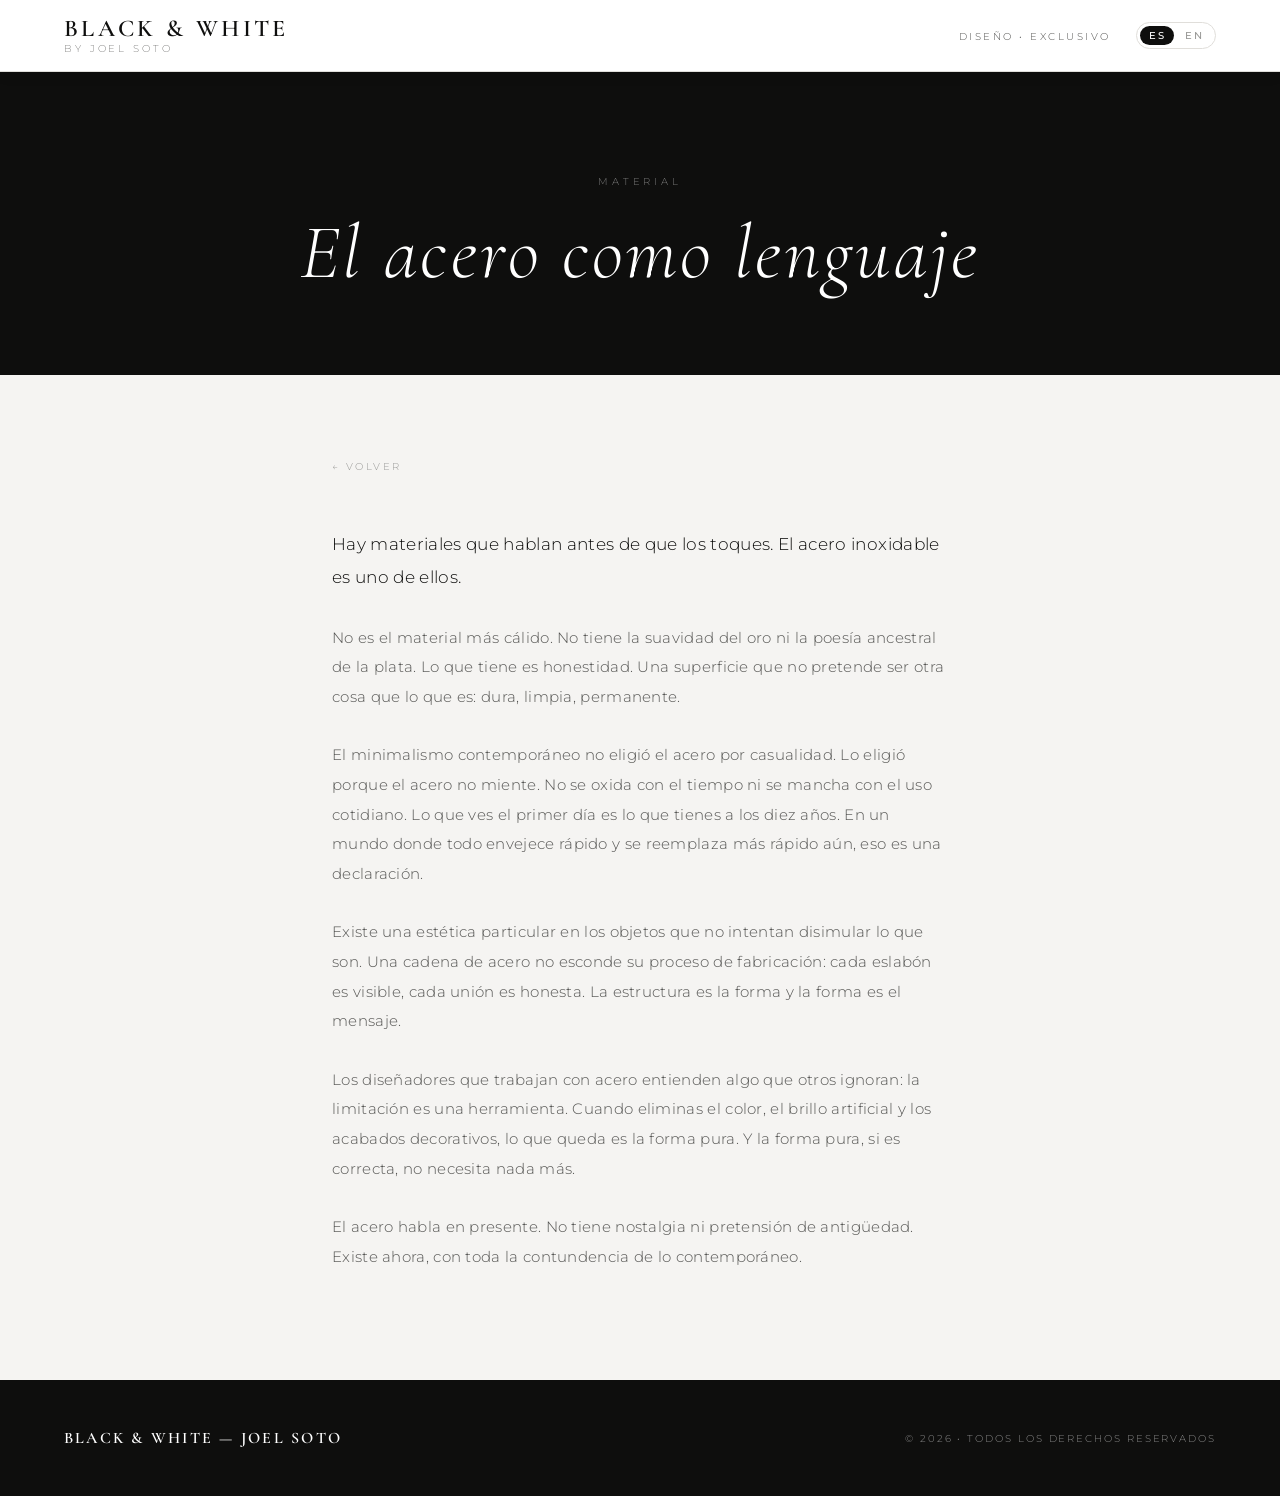
==== articles/el-acero-como-lenguaje.html @ 6df69efc "Add ES/EN language toggle Adds a header pill toggle to switch the whole site (home, articles, and th" ====
<!DOCTYPE html>
<html lang="es">
<head>
<meta charset="UTF-8">
<meta name="viewport" content="width=device-width, initial-scale=1.0">
<title>El acero como lenguaje — Black &amp; White by Joel Soto</title>
<link rel="preconnect" href="https://fonts.googleapis.com">
<link rel="preconnect" href="https://fonts.gstatic.com" crossorigin>
<link href="https://fonts.googleapis.com/css2?family=Cormorant+Garamond:ital,wght@0,300;0,400;0,600;1,300&family=Montserrat:wght@200;300;400;500&display=swap" rel="stylesheet">
<link rel="stylesheet" href="../css/styles.css">
</head>
<body class="page-article">

<header id="site-header">
  <a href="../index.html" class="brand-link">
    <div class="brand">
      <div class="brand-name">Black &amp; White</div>
      <span class="brand-sub">by Joel Soto</span>
    </div>
  </a>
  <div class="header-right">
    <div class="header-tag" data-i18n="header.tag">Diseño &bull; Exclusivo</div>
    <div class="lang-toggle" id="langToggle" role="group" aria-label="Idioma / Language">
      <button type="button" class="lang-opt" data-lang="es">ES</button>
      <button type="button" class="lang-opt" data-lang="en">EN</button>
    </div>
  </div>
</header>

<div class="article-hero">
  <span class="article-hero-cat" data-i18n="cat">Material</span>
  <h1 class="article-hero-title" data-i18n="title">El acero como lenguaje</h1>
</div>

<article class="article-body">
  <a href="../index.html" class="article-back" data-i18n="back">← Volver</a>

  <p data-i18n="p1">Hay materiales que hablan antes de que los toques. El acero inoxidable es uno de ellos.</p>

  <p data-i18n="p2">No es el material más cálido. No tiene la suavidad del oro ni la poesía ancestral de la plata. Lo que tiene es honestidad. Una superficie que no pretende ser otra cosa que lo que es: dura, limpia, permanente.</p>

  <p data-i18n="p3">El minimalismo contemporáneo no eligió el acero por casualidad. Lo eligió porque el acero no miente. No se oxida con el tiempo ni se mancha con el uso cotidiano. Lo que ves el primer día es lo que tienes a los diez años. En un mundo donde todo envejece rápido y se reemplaza más rápido aún, eso es una declaración.</p>

  <p data-i18n="p4">Existe una estética particular en los objetos que no intentan disimular lo que son. Una cadena de acero no esconde su proceso de fabricación: cada eslabón es visible, cada unión es honesta. La estructura es la forma y la forma es el mensaje.</p>

  <p data-i18n="p5">Los diseñadores que trabajan con acero entienden algo que otros ignoran: la limitación es una herramienta. Cuando eliminas el color, el brillo artificial y los acabados decorativos, lo que queda es la forma pura. Y la forma pura, si es correcta, no necesita nada más.</p>

  <p data-i18n="p6">El acero habla en presente. No tiene nostalgia ni pretensión de antigüedad. Existe ahora, con toda la contundencia de lo contemporáneo.</p>
</article>

<footer>
  <div class="footer-brand">Black &amp; White &mdash; Joel Soto</div>
  <div class="footer-copy" data-i18n="footer.copy">&copy; 2026 &bull; Todos los derechos reservados</div>
</footer>

<script src="../js/i18n.js"></script>
<script>
BWI18N.init({
  es: {
    'header.tag': 'Diseño • Exclusivo',
    'cat': 'Material',
    'title': 'El acero como lenguaje',
    'back': '← Volver',
    'p1': 'Hay materiales que hablan antes de que los toques. El acero inoxidable es uno de ellos.',
    'p2': 'No es el material más cálido. No tiene la suavidad del oro ni la poesía ancestral de la plata. Lo que tiene es honestidad. Una superficie que no pretende ser otra cosa que lo que es: dura, limpia, permanente.',
    'p3': 'El minimalismo contemporáneo no eligió el acero por casualidad. Lo eligió porque el acero no miente. No se oxida con el tiempo ni se mancha con el uso cotidiano. Lo que ves el primer día es lo que tienes a los diez años. En un mundo donde todo envejece rápido y se reemplaza más rápido aún, eso es una declaración.',
    'p4': 'Existe una estética particular en los objetos que no intentan disimular lo que son. Una cadena de acero no esconde su proceso de fabricación: cada eslabón es visible, cada unión es honesta. La estructura es la forma y la forma es el mensaje.',
    'p5': 'Los diseñadores que trabajan con acero entienden algo que otros ignoran: la limitación es una herramienta. Cuando eliminas el color, el brillo artificial y los acabados decorativos, lo que queda es la forma pura. Y la forma pura, si es correcta, no necesita nada más.',
    'p6': 'El acero habla en presente. No tiene nostalgia ni pretensión de antigüedad. Existe ahora, con toda la contundencia de lo contemporáneo.',
    'footer.copy': '© 2026 • Todos los derechos reservados',
    'pageTitle': 'El acero como lenguaje — Black & White by Joel Soto'
  },
  en: {
    'header.tag': 'Design • Exclusive',
    'cat': 'Material',
    'title': 'Steel as Language',
    'back': '← Back',
    'p1': 'Some materials speak before you even touch them. Stainless steel is one of them.',
    'p2': "It isn't the warmest material. It has none of gold's softness or silver's ancestral poetry. What it has is honesty. A surface that doesn't pretend to be anything other than what it is: hard, clean, permanent.",
    'p3': "Contemporary minimalism didn't choose steel by accident. It chose it because steel doesn't lie. It doesn't rust over time or stain with everyday use. What you see on day one is what you still have ten years later. In a world where everything ages fast and gets replaced even faster, that's a statement.",
    'p4': "There's a particular aesthetic in objects that don't try to hide what they are. A steel chain doesn't conceal its own construction: every link is visible, every joint is honest. The structure is the form, and the form is the message.",
    'p5': "Designers who work with steel understand something others overlook: limitation is a tool. When you strip away color, artificial shine, and decorative finishes, what's left is pure form. And pure form, when it's right, needs nothing else.",
    'p6': 'Steel speaks in the present tense. It has no nostalgia, no pretense of age. It exists now, with all the force of the contemporary.',
    'footer.copy': '© 2026 • All rights reserved',
    'pageTitle': 'Steel as Language — Black & White by Joel Soto'
  }
});
</script>

</body>
</html>
---- css/styles.css ----
*, *::before, *::after { box-sizing: border-box; margin: 0; padding: 0; }

  /* ── INTRO SCREEN ── */
  #intro-screen {
    position: fixed;
    inset: 0;
    background: var(--ink);
    z-index: 999;
    display: flex;
    flex-direction: column;
    align-items: center;
    justify-content: center;
    gap: 0.7rem;
    transition: opacity 1s ease;
  }

  #intro-screen.fade-out { opacity: 0; pointer-events: none; }

  .intro-logo {
    font-family: var(--font-display);
    font-size: clamp(2.2rem, 8vw, 5rem);
    font-weight: 300;
    letter-spacing: 0.22em;
    text-transform: uppercase;
    color: #fff;
    animation: introUp 1s cubic-bezier(0.16,1,0.3,1) both;
  }

  .intro-logo em { font-style: italic; }

  .intro-tagline {
    font-family: var(--font-body);
    font-size: 0.68rem;
    letter-spacing: 0.45em;
    text-transform: uppercase;
    color: rgba(255,255,255,0.75);
    animation: introUp 1s 0.25s cubic-bezier(0.16,1,0.3,1) both;
  }

  @keyframes introUp {
    from { opacity: 0; transform: translateY(18px); }
    to   { opacity: 1; transform: translateY(0); }
  }

  /* ── TITLE REVEAL ── */
  .reveal-wrap {
    display: block;
    overflow: hidden;
  }

  .reveal-line {
    display: block;
    transform: translateY(105%);
    transition: transform 1s cubic-bezier(0.16,1,0.3,1);
  }

  .observe-reveal.visible .reveal-line { transform: translateY(0); }

  /* ── SLIDE NAME ANIMATION ── */
  @keyframes slideNameIn {
    from { opacity: 0; transform: translateY(8px); }
    to   { opacity: 1; transform: translateY(0); }
  }

  .slide-name-animate { animation: slideNameIn 0.4s cubic-bezier(0.16,1,0.3,1) both; }

  :root {
    --bg: #f5f4f2;
    --surface: #ffffff;
    --ink: #0e0e0d;
    --ink-mid: #555553;
    --ink-light: #999997;
    --border: #e0deda;
    --radius: 2px;
    --font-display: 'Cormorant Garamond', Georgia, serif;
    --font-body: 'Montserrat', sans-serif;
  }

  html { scroll-behavior: smooth; }

  body {
    background: var(--bg);
    color: var(--ink);
    font-family: var(--font-body);
    font-weight: 300;
    overflow-x: hidden;
  }

  /* ── HEADER ── */
  header {
    position: fixed;
    top: 0; left: 0; right: 0;
    z-index: 200;
    display: flex;
    align-items: center;
    justify-content: space-between;
    padding: 0 clamp(1.5rem, 5vw, 4rem);
    height: 72px;
    transition: background 0.4s, border-color 0.4s, box-shadow 0.4s;
    background: transparent;
    border-bottom: 1px solid transparent;
  }

  header.scrolled {
    background: var(--surface);
    border-bottom-color: var(--border);
    box-shadow: 0 2px 16px rgba(0,0,0,0.06);
  }

  .brand {
    line-height: 1;
    transition: color 0.4s;
  }

  .brand-name {
    font-family: var(--font-display);
    font-weight: 600;
    font-size: clamp(1.1rem, 2.2vw, 1.5rem);
    letter-spacing: 0.14em;
    text-transform: uppercase;
    color: #fff;
    transition: color 0.4s;
  }

  header.scrolled .brand-name { color: var(--ink); }

  .brand-sub {
    font-family: var(--font-body);
    font-weight: 200;
    font-size: 0.6rem;
    letter-spacing: 0.3em;
    text-transform: uppercase;
    color: rgba(255,255,255,1);
    text-shadow: 0 1px 6px rgba(0,0,0,0.7);
    margin-top: 3px;
    display: block;
    transition: color 0.4s;
  }

  header.scrolled .brand-sub { color: var(--ink); text-shadow: none; }

  .header-tag {
    font-size: 0.62rem;
    letter-spacing: 0.25em;
    text-transform: uppercase;
    color: rgba(255,255,255,1);
    text-shadow: 0 1px 6px rgba(0,0,0,0.7);
    transition: color 0.4s;
  }

  header.scrolled .header-tag { color: var(--ink-mid); text-shadow: none; }

  .header-right {
    display: flex;
    align-items: center;
    gap: clamp(0.9rem, 2vw, 1.6rem);
  }

  .lang-toggle {
    display: flex;
    align-items: center;
    gap: 2px;
    padding: 3px;
    border: 1px solid rgba(255,255,255,0.55);
    border-radius: 999px;
    transition: border-color 0.4s;
  }

  header.scrolled .lang-toggle { border-color: var(--border); }

  .lang-opt {
    appearance: none;
    border: none;
    background: transparent;
    cursor: pointer;
    font-family: var(--font-body);
    font-size: 0.6rem;
    font-weight: 500;
    letter-spacing: 0.15em;
    padding: 4px 9px;
    border-radius: 999px;
    color: rgba(255,255,255,0.85);
    text-shadow: 0 1px 6px rgba(0,0,0,0.7);
    transition: background 0.3s, color 0.3s;
  }

  header.scrolled .lang-opt { color: var(--ink-light); text-shadow: none; }

  .lang-opt.active { background: #fff; color: var(--ink); text-shadow: none; }

  header.scrolled .lang-opt.active { background: var(--ink); color: var(--surface); }

  /* ── HERO ── */
  .hero {
    position: relative;
    height: 100svh;
    min-height: 600px;
    display: flex;
    flex-direction: column;
    align-items: center;
    justify-content: center;
    overflow: hidden;
  }

  .hero-bg {
    position: absolute;
    inset: -10%;
    background-image: url("../pictures/background/horizontal.JPG");
    background-size: cover;
    background-position: center top;
    will-change: transform;
  }

  @media (orientation: portrait) {
    .hero-bg {
      background-image: url("../pictures/background/vertical.JPG");
    }
  }

  .hero-overlay {
    position: absolute;
    inset: 0;
    background: linear-gradient(
      to bottom,
      rgba(0,0,0,0.60) 0%,
      rgba(0,0,0,0.50) 50%,
      rgba(0,0,0,0.70) 100%
    );
  }

  .hero-content {
    position: relative;
    z-index: 2;
    text-align: center;
    color: #fff;
    padding: 0 1.5rem;
    animation: heroFadeIn 1.2s ease both;
  }

  @keyframes heroFadeIn {
    from { opacity: 0; transform: translateY(24px); }
    to { opacity: 1; transform: translateY(0); }
  }

  .hero-eyebrow {
    font-family: var(--font-body);
    font-size: 0.62rem;
    font-weight: 400;
    letter-spacing: 0.4em;
    text-transform: uppercase;
    color: rgba(255,255,255,0.6);
    margin-bottom: 1.2rem;
    animation: heroFadeIn 1.2s 0.2s ease both;
  }

  .hero-title {
    font-family: var(--font-display);
    font-size: clamp(3rem, 9vw, 6.5rem);
    font-weight: 300;
    line-height: 1;
    letter-spacing: 0.08em;
    text-transform: uppercase;
    margin-bottom: 2rem;
    animation: heroFadeIn 1.2s 0.35s ease both;
  }

  .hero-title em {
    font-style: italic;
    font-weight: 300;
  }

  .hero-sub {
    font-family: var(--font-body);
    font-size: 0.65rem;
    font-weight: 200;
    letter-spacing: 0.4em;
    text-transform: uppercase;
    color: rgba(255,255,255,1);
    text-shadow: 0 1px 6px rgba(0,0,0,0.7);
    margin-bottom: 2.8rem;
    animation: heroFadeIn 1.2s 0.5s ease both;
  }

  .hero-btn {
    display: inline-block;
    padding: 0.9rem 2.4rem;
    border: 1px solid rgba(255,255,255,0.7);
    color: #fff;
    font-family: var(--font-body);
    font-size: 0.65rem;
    font-weight: 400;
    letter-spacing: 0.3em;
    text-transform: uppercase;
    text-decoration: none;
    transition: background 0.3s, color 0.3s, border-color 0.3s;
    animation: heroFadeIn 1.2s 0.65s ease both;
  }

  .hero-btn:hover {
    background: #fff;
    color: var(--ink);
    border-color: #fff;
  }

  .hero-scroll {
    position: absolute;
    bottom: 4.5rem;
    left: 50%;
    transform: translateX(-50%);
    z-index: 2;
    display: flex;
    flex-direction: column;
    align-items: center;
    gap: 0.5rem;
    color: rgba(255,255,255,0.5);
    font-size: 0.55rem;
    letter-spacing: 0.3em;
    text-transform: uppercase;
    animation: heroFadeIn 1.4s 1s ease both;
  }

  .hero-scroll-arrow {
    animation: arrowBounce 1.8s 1.5s ease infinite;
    opacity: 0.6;
  }

  @keyframes arrowBounce {
    0%, 100% { transform: translateY(0); opacity: 0.6; }
    50% { transform: translateY(6px); opacity: 1; }
  }

  /* ── PILLARS ── */
  .pillars {
    background: var(--surface);
    padding: clamp(2.5rem, 5vw, 4rem) clamp(1.5rem, 5vw, 4rem);
    display: grid;
    grid-template-columns: repeat(3, 1fr);
    gap: 0;
    border-bottom: 1px solid var(--border);
    opacity: 0;
    transform: translateY(30px);
    transition: opacity 0.7s ease, transform 0.7s ease;
  }

  .pillars.visible { opacity: 1; transform: translateY(0); }

  .pillar {
    display: flex;
    flex-direction: column;
    align-items: center;
    text-align: center;
    padding: 2.5rem 2rem;
    border-right: 1px solid var(--border);
  }

  .pillar:last-child { border-right: none; }

  .pillar-icon {
    display: block;
    width: 48px;
    height: 48px;
    margin-bottom: 1.4rem;
    color: var(--ink);
    opacity: 0.75;
  }

  .pillar-title {
    font-family: var(--font-display);
    font-size: 1.25rem;
    font-weight: 600;
    letter-spacing: 0.12em;
    text-transform: uppercase;
    margin-bottom: 0.75rem;
    color: var(--ink);
  }

  .pillar-text {
    font-size: 0.82rem;
    font-weight: 300;
    letter-spacing: 0.05em;
    color: var(--ink-mid);
    line-height: 1.8;
    max-width: 22ch;
  }

  /* ── SEPARATOR ── */
  .separator {
    position: relative;
    height: 460px;
    overflow: hidden;
    background: #0e0e0d;
  }

  .separator-bg {
    position: absolute;
    inset: 0;
    background-image: url("../pictures/background/horizontal.JPG");
    background-size: cover;
    background-position: center 30%;
    background-attachment: fixed;
  }

  @media (orientation: portrait) {
    .separator-bg {
      background-image: url("../pictures/background/vertical.JPG");
    }
  }

  .separator-overlay {
    position: absolute;
    inset: 0;
    background: rgba(0,0,0,0.62);
    display: flex;
    flex-direction: column;
    align-items: center;
    justify-content: center;
    gap: 0.5rem;
  }

  .separator-label {
    font-family: var(--font-body);
    font-size: 0.6rem;
    letter-spacing: 0.4em;
    text-transform: uppercase;
    color: rgba(255,255,255,0.55);
  }

  .separator-headline {
    font-family: var(--font-display);
    font-size: clamp(2.4rem, 5.5vw, 4.2rem);
    font-weight: 300;
    font-style: italic;
    color: #fff;
    letter-spacing: 0.06em;
  }

  /* ── CAROUSEL SECTION ── */
  .carousel-section {
    background: var(--bg);
    padding: clamp(4rem, 8vw, 7rem) 0 clamp(4rem, 8vw, 6rem);
  }

  .section-header {
    text-align: center;
    padding: 0 1.5rem;
    margin-bottom: 3.5rem;
    opacity: 0;
    transform: translateY(20px);
    transition: opacity 0.7s ease, transform 0.7s ease;
  }

  .section-header.visible { opacity: 1; transform: translateY(0); }

  .section-eyebrow {
    font-size: 0.6rem;
    letter-spacing: 0.35em;
    text-transform: uppercase;
    color: var(--ink-light);
    margin-bottom: 0.8rem;
  }

  .section-title {
    font-family: var(--font-display);
    font-size: clamp(1.8rem, 4vw, 2.8rem);
    font-weight: 300;
    letter-spacing: 0.06em;
    color: var(--ink);
  }

  .section-title em { font-style: italic; }

  /* ── CAROUSEL ── */
  .carousel-wrap {
    position: relative;
    display: flex;
    align-items: center;
    justify-content: center;
    gap: 0;
    max-width: 560px;
    margin: 0 auto;
    padding: 0 4rem;
  }

  .carousel-track {
    position: relative;
    width: 100%;
    overflow: hidden;
  }

  .slide {
    display: none;
    flex-direction: column;
    align-items: center;
    gap: 0;
    animation: slideFade 0.45s ease;
  }

  .slide.active { display: flex; }

  @keyframes slideFade {
    from { opacity: 0; transform: scale(0.97); }
    to { opacity: 1; transform: scale(1); }
  }

  .slide-img-wrap {
    width: 100%;
    aspect-ratio: 1 / 1;
    overflow: hidden;
    background: #ede9e5;
    border-radius: var(--radius);
  }

  .slide-img-wrap img {
    width: 100%;
    height: 100%;
    object-fit: cover;
    display: block;
    filter: grayscale(100%) contrast(1.05);
    transition: transform 0.5s ease, filter 0.4s;
  }

  .slide-img-wrap img:hover {
    transform: scale(1.04);
    filter: grayscale(70%) contrast(1.06);
  }

  .slide-info {
    width: 100%;
    padding: 1.6rem 0 0;
    display: flex;
    flex-direction: column;
    align-items: center;
    gap: 1.2rem;
    border-top: 1px solid var(--border);
    margin-top: 1.4rem;
  }

  .slide-name {
    font-family: var(--font-display);
    font-size: 1.5rem;
    font-weight: 600;
    letter-spacing: 0.16em;
    text-transform: uppercase;
    color: var(--ink);
    display: inline-block;
    border-bottom: 1.5px solid transparent;
    padding-bottom: 0.15em;
    transition: border-color 0.2s, opacity 0.2s;
  }

  .slide-name:hover {
    border-bottom-color: var(--ink);
    opacity: 0.5;
  }

  .slide-btn {
    display: inline-block;
    padding: 0.8rem 2rem;
    background: var(--ink);
    color: var(--surface);
    text-decoration: none;
    font-family: var(--font-body);
    font-size: 0.68rem;
    font-weight: 400;
    letter-spacing: 0.28em;
    text-transform: uppercase;
    border: 1px solid var(--ink);
    border-radius: var(--radius);
    transition: background 0.25s, color 0.25s;
  }

  .slide-btn:hover {
    background: transparent;
    color: var(--ink);
  }

  /* ── CAROUSEL ARROWS ── */
  .carousel-arrow {
    position: absolute;
    top: 40%;
    transform: translateY(-50%);
    width: 42px;
    height: 42px;
    border: 1px solid var(--border);
    background: var(--surface);
    border-radius: 50%;
    display: flex;
    align-items: center;
    justify-content: center;
    cursor: pointer;
    transition: background 0.2s, border-color 0.2s, transform 0.2s;
    z-index: 10;
    flex-shrink: 0;
  }

  .carousel-arrow:hover {
    background: var(--ink);
    border-color: var(--ink);
  }

  .carousel-arrow:hover svg { stroke: #fff; }
  .carousel-arrow:active { transform: translateY(-50%) scale(0.94); }

  .carousel-arrow svg {
    width: 16px;
    height: 16px;
    stroke: var(--ink);
    fill: none;
    stroke-width: 1.5;
    transition: stroke 0.2s;
  }

  .arrow-prev { left: 0; }
  .arrow-next { right: 0; }

  /* ── DOTS ── */
  .carousel-dots {
    display: flex;
    justify-content: center;
    gap: 0.5rem;
    margin-top: 2.2rem;
  }

  .dot {
    width: 6px;
    height: 6px;
    border-radius: 50%;
    background: var(--border);
    border: none;
    cursor: pointer;
    padding: 0;
    transition: background 0.25s, transform 0.25s;
  }

  .dot.active {
    background: var(--ink);
    transform: scale(1.3);
  }

  /* ── COUNTER ── */
  .carousel-counter {
    text-align: center;
    margin-top: 1rem;
    font-size: 0.65rem;
    letter-spacing: 0.2em;
    color: var(--ink-light);
  }

  /* ── FOOTER ── */
  footer {
    background: var(--ink);
    color: rgba(255,255,255,0.5);
    padding: 3rem clamp(1.5rem, 5vw, 4rem);
    display: flex;
    align-items: center;
    justify-content: space-between;
    flex-wrap: wrap;
    gap: 1rem;
  }

  .footer-brand {
    font-family: var(--font-display);
    font-size: 1rem;
    font-weight: 600;
    letter-spacing: 0.14em;
    text-transform: uppercase;
    color: #fff;
  }

  .footer-copy {
    font-size: 0.6rem;
    letter-spacing: 0.2em;
    text-transform: uppercase;
  }

  /* ── ARTICLES SECTION ── */
  .articles-section {
    background: var(--bg);
    padding: clamp(4rem, 8vw, 7rem) clamp(1.5rem, 5vw, 4rem);
    border-top: 1px solid var(--border);
  }

  .articles-header {
    text-align: center;
    margin-bottom: 3.5rem;
  }

  .articles-grid {
    display: grid;
    grid-template-columns: repeat(3, 1fr);
    background: var(--border);
    gap: 1px;
    max-width: 1100px;
    margin: 0 auto;
    box-shadow: 0 4px 32px rgba(0,0,0,0.10), 0 1px 6px rgba(0,0,0,0.06);
  }

  .article-card {
    background: var(--surface);
    padding: 2.5rem 2rem;
    text-decoration: none;
    display: flex;
    flex-direction: column;
    gap: 0.9rem;
    transition: background 0.25s;
  }

  .article-card:hover { background: #edecea; }

  .article-cat {
    font-size: 0.58rem;
    letter-spacing: 0.35em;
    text-transform: uppercase;
    color: var(--ink-light);
  }

  .article-title {
    font-family: var(--font-display);
    font-size: 1.5rem;
    font-weight: 300;
    font-style: italic;
    color: var(--ink);
    letter-spacing: 0.03em;
    line-height: 1.2;
  }

  .article-excerpt {
    font-size: 0.78rem;
    font-weight: 300;
    color: var(--ink-mid);
    line-height: 1.8;
    letter-spacing: 0.02em;
    flex: 1;
  }

  .article-read {
    font-size: 0.62rem;
    letter-spacing: 0.2em;
    text-transform: uppercase;
    color: var(--ink);
    margin-top: 0.5rem;
  }

  /* ── ARTICLE PAGE ── */
  .page-article #site-header {
    background: var(--surface);
    border-bottom-color: var(--border);
    box-shadow: 0 2px 16px rgba(0,0,0,0.06);
  }

  .page-article #site-header .brand-name { color: var(--ink); }
  .page-article #site-header .brand-sub  { color: var(--ink-mid); text-shadow: none; }
  .page-article #site-header .header-tag { color: var(--ink-mid); text-shadow: none; }
  .page-article #site-header .lang-toggle { border-color: var(--border); }
  .page-article #site-header .lang-opt { color: var(--ink-light); text-shadow: none; }
  .page-article #site-header .lang-opt.active { background: var(--ink); color: var(--surface); }

  .brand-link { text-decoration: none; display: block; }

  .article-hero {
    background: var(--ink);
    padding: 11rem clamp(1.5rem, 5vw, 4rem) 5rem;
    text-align: center;
  }

  .article-hero-cat {
    display: block;
    font-size: 0.6rem;
    letter-spacing: 0.4em;
    text-transform: uppercase;
    color: rgba(255,255,255,0.45);
    margin-bottom: 1.5rem;
  }

  .article-hero-title {
    font-family: var(--font-display);
    font-size: clamp(2.5rem, 6vw, 5rem);
    font-weight: 300;
    font-style: italic;
    color: #fff;
    letter-spacing: 0.04em;
    line-height: 1.1;
  }

  .article-body {
    max-width: 680px;
    margin: 0 auto;
    padding: 5rem clamp(1.5rem, 5vw, 2rem);
  }

  .article-back {
    display: inline-block;
    font-size: 0.62rem;
    letter-spacing: 0.25em;
    text-transform: uppercase;
    color: var(--ink-light);
    text-decoration: none;
    margin-bottom: 3.5rem;
    transition: color 0.2s;
  }

  .article-back:hover { color: var(--ink); }

  .article-body p {
    font-size: 0.95rem;
    font-weight: 300;
    line-height: 1.95;
    color: var(--ink-mid);
    letter-spacing: 0.02em;
    margin-bottom: 1.8rem;
  }

  .article-body p:first-of-type {
    font-size: 1.05rem;
    color: var(--ink);
  }

  /* ── RESPONSIVE ── */
  @media (max-width: 600px) {
    .pillars { grid-template-columns: 1fr; }
    .pillar { border-right: none; border-bottom: 1px solid var(--border); }
    .pillar:last-child { border-bottom: none; }
    .carousel-wrap { padding: 0 3rem; }
    .separator { height: 300px; }
    .articles-grid { grid-template-columns: 1fr; }
  }

  /* ── PRODUCT MODAL ── */
  .slide-img-wrap, .slide-name {
    cursor: pointer;
  }

  .modal-overlay {
    display: none;
    position: fixed;
    inset: 0;
    background: rgba(14,14,13,0.65);
    z-index: 100;
    align-items: center;
    justify-content: center;
    padding: 1.5rem;
    backdrop-filter: blur(4px);
    animation: modalFadeIn 0.25s ease;
  }

  .modal-overlay.open { display: flex; }

  @keyframes modalFadeIn {
    from { opacity: 0; }
    to   { opacity: 1; }
  }

  .modal-card {
    background: var(--surface);
    max-width: 420px;
    width: 100%;
    display: flex;
    flex-direction: column;
    animation: modalSlideUp 0.28s ease;
  }

  @keyframes modalSlideUp {
    from { opacity: 0; transform: translateY(16px); }
    to   { opacity: 1; transform: translateY(0); }
  }

  .modal-close {
    align-self: flex-end;
    background: none;
    border: none;
    cursor: pointer;
    padding: 0.75rem 0.75rem 0;
    color: var(--ink-light);
    line-height: 1;
    font-size: 1.1rem;
  }

  .modal-close:hover { color: var(--ink); }

  .modal-img {
    width: 100%;
    aspect-ratio: 1 / 1;
    object-fit: cover;
  }

  .modal-body {
    padding: 1.6rem 2rem 2rem;
    display: flex;
    flex-direction: column;
    gap: 0.6rem;
  }

  .modal-name {
    font-family: var(--font-display);
    font-size: 1.6rem;
    font-weight: 600;
    letter-spacing: 0.1em;
    text-transform: uppercase;
    color: var(--ink);
  }

  .modal-desc {
    font-size: 0.78rem;
    font-weight: 300;
    color: var(--ink-mid);
    line-height: 1.85;
    letter-spacing: 0.03em;
    margin-bottom: 0.6rem;
  }

  .modal-btn {
    display: inline-block;
    padding: 0.8rem 2rem;
    background: var(--ink);
    color: #fff;
    font-family: var(--font-body);
    font-size: 0.6rem;
    letter-spacing: 0.25em;
    text-transform: uppercase;
    text-decoration: none;
    border: 1px solid var(--ink);
    transition: background 0.2s, color 0.2s;
    align-self: flex-start;
  }

  .modal-btn:hover {
    background: transparent;
    color: var(--ink);
  }
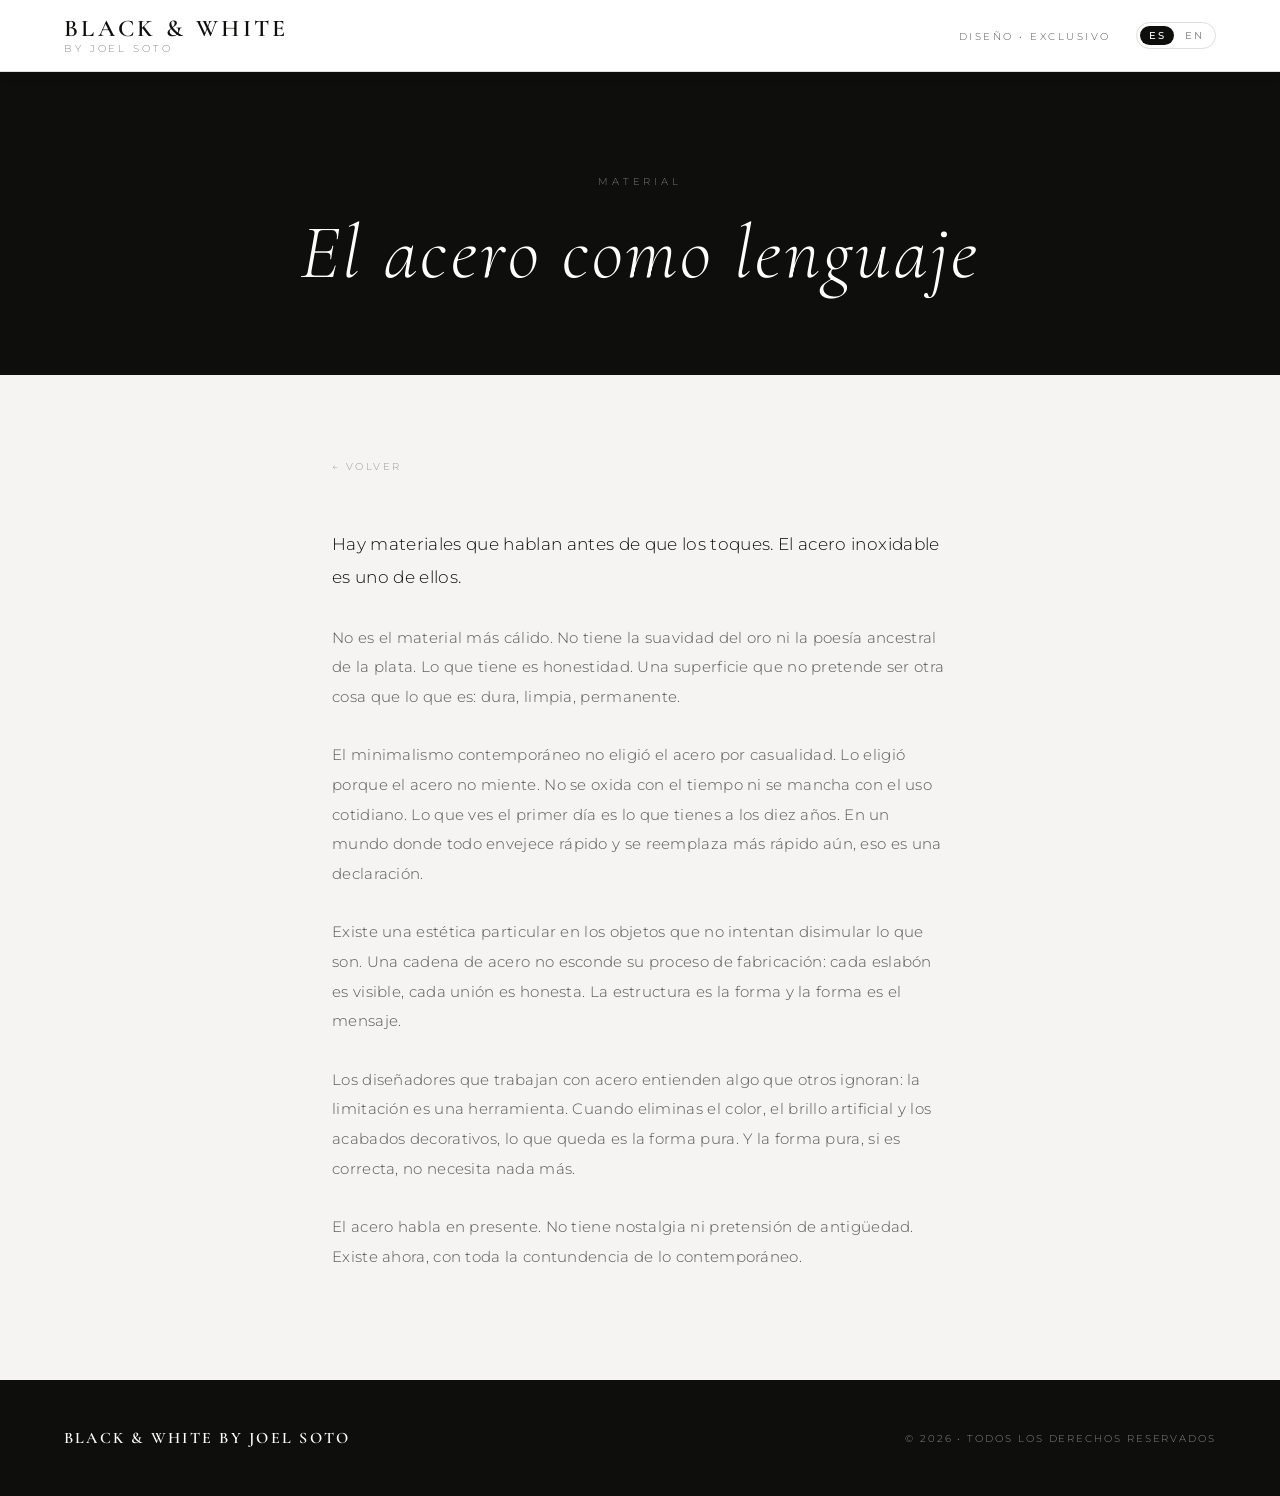
==== commit f6f8e9e4: "Visual rework: 3D steel chain, motion and minimal collection grid - Home page: one long Three.js ste" ====
--- a/articles/el-acero-como-lenguaje.html
+++ b/articles/el-acero-como-lenguaje.html
@@ -25,15 +25,16 @@
       <button type="button" class="lang-opt" data-lang="en">EN</button>
     </div>
   </div>
+  <span class="scroll-progress" aria-hidden="true"></span>
 </header>
 
 <div class="article-hero">
   <span class="article-hero-cat" data-i18n="cat">Material</span>
-  <h1 class="article-hero-title" data-i18n="title">El acero como lenguaje</h1>
+  <h1 class="article-hero-title" style="view-transition-name: article-el-acero-como-lenguaje" data-i18n="title">El acero como lenguaje</h1>
 </div>
 
 <article class="article-body">
-  <a href="../index.html" class="article-back" data-i18n="back">← Volver</a>
+  <a href="../index.html#lecturas" class="article-back" data-i18n="back">← Volver</a>
 
   <p data-i18n="p1">Hay materiales que hablan antes de que los toques. El acero inoxidable es uno de ellos.</p>
 
@@ -49,7 +50,7 @@
 </article>
 
 <footer>
-  <div class="footer-brand">Black &amp; White &mdash; Joel Soto</div>
+  <div class="footer-brand">Black &amp; White by Joel Soto</div>
   <div class="footer-copy" data-i18n="footer.copy">&copy; 2026 &bull; Todos los derechos reservados</div>
 </footer>
 
@@ -86,6 +87,7 @@
   }
 });
 </script>
+<script src="../js/article.js"></script>
 
 </body>
 </html>
--- a/css/styles.css
+++ b/css/styles.css
@@ -10,11 +10,13 @@
     flex-direction: column;
     align-items: center;
     justify-content: center;
-    gap: 0.7rem;
-    transition: opacity 1s ease;
-  }
-
-  #intro-screen.fade-out { opacity: 0; pointer-events: none; }
+    gap: 1.1rem;
+    clip-path: inset(0 0 0 0);
+    transition: clip-path 1s cubic-bezier(0.76,0,0.24,1);
+  }
+
+  /* Exit: the black curtain lifts and uncovers the hero from the bottom */
+  #intro-screen.fade-out { clip-path: inset(0 0 100% 0); pointer-events: none; }
 
   .intro-logo {
     font-family: var(--font-display);
@@ -23,10 +25,20 @@
     letter-spacing: 0.22em;
     text-transform: uppercase;
     color: #fff;
-    animation: introUp 1s cubic-bezier(0.16,1,0.3,1) both;
+    animation: introRise 1.2s cubic-bezier(0.16,1,0.3,1) both;
   }
 
   .intro-logo em { font-style: italic; }
+
+  /* Hairline drawn outward from the centre */
+  .intro-line {
+    display: block;
+    width: clamp(120px, 22vw, 240px);
+    height: 1px;
+    background: rgba(255,255,255,0.45);
+    transform: scaleX(0);
+    animation: introLine 1.1s 0.45s cubic-bezier(0.65,0,0.35,1) forwards;
+  }
 
   .intro-tagline {
     font-family: var(--font-body);
@@ -34,12 +46,22 @@
     letter-spacing: 0.45em;
     text-transform: uppercase;
     color: rgba(255,255,255,0.75);
-    animation: introUp 1s 0.25s cubic-bezier(0.16,1,0.3,1) both;
-  }
-
-  @keyframes introUp {
-    from { opacity: 0; transform: translateY(18px); }
-    to   { opacity: 1; transform: translateY(0); }
+    animation: introSpread 1.4s 0.85s cubic-bezier(0.16,1,0.3,1) both;
+  }
+
+  /* Text rises out of an invisible slot */
+  @keyframes introRise {
+    from { clip-path: inset(100% 0 0 0); transform: translateY(40%); }
+    to   { clip-path: inset(0 0 0 0);    transform: translateY(0); }
+  }
+
+  @keyframes introLine {
+    to { transform: scaleX(1); }
+  }
+
+  @keyframes introSpread {
+    from { opacity: 0; letter-spacing: 0.9em; }
+    to   { opacity: 1; letter-spacing: 0.45em; }
   }
 
   /* ── TITLE REVEAL ── */
@@ -55,14 +77,6 @@
   }
 
   .observe-reveal.visible .reveal-line { transform: translateY(0); }
-
-  /* ── SLIDE NAME ANIMATION ── */
-  @keyframes slideNameIn {
-    from { opacity: 0; transform: translateY(8px); }
-    to   { opacity: 1; transform: translateY(0); }
-  }
-
-  .slide-name-animate { animation: slideNameIn 0.4s cubic-bezier(0.16,1,0.3,1) both; }
 
   :root {
     --bg: #f5f4f2;
@@ -77,6 +91,25 @@
   }
 
   html { scroll-behavior: smooth; }
+
+  /* ── PAGE TRANSITIONS ──
+     Cross-document View Transitions between the home page and the articles
+     (browsers without support just navigate normally). The outgoing page sinks
+     and fades, the incoming one rises; an article card's title morphs into the
+     article's heading through a shared view-transition-name set inline on both. */
+  @media (prefers-reduced-motion: no-preference) {
+    @view-transition { navigation: auto; }
+
+    ::view-transition-old(root) { animation: pageOut 0.35s cubic-bezier(0.4,0,1,1) both; }
+    ::view-transition-new(root) { animation: pageIn 0.7s 0.25s cubic-bezier(0.16,1,0.3,1) both; }
+    ::view-transition-group(*) { animation-duration: 0.8s; animation-timing-function: cubic-bezier(0.65,0,0.35,1); }
+
+    /* The header is the same on both sides: keep it in place instead of cross-fading it */
+    #site-header { view-transition-name: site-header; }
+  }
+
+  @keyframes pageOut { to   { opacity: 0; transform: translateY(-12px); } }
+  @keyframes pageIn  { from { opacity: 0; transform: translateY(16px); } }
 
   body {
     background: var(--bg);
@@ -123,6 +156,21 @@
   }
 
   header.scrolled .brand-name { color: var(--ink); }
+
+  /* 1px reading-progress hairline along the header's bottom edge (driven by main.js) */
+  .scroll-progress {
+    position: absolute;
+    left: 0;
+    right: 0;
+    bottom: -1px;
+    height: 1px;
+    background: rgba(255,255,255,0.6);
+    transform: scaleX(0);
+    transform-origin: left;
+    transition: background 0.4s;
+  }
+
+  header.scrolled .scroll-progress { background: var(--ink); }
 
   .brand-sub {
     font-family: var(--font-body);
@@ -200,6 +248,7 @@
     align-items: center;
     justify-content: center;
     overflow: hidden;
+    background: var(--ink);
   }
 
   .hero-bg {
@@ -209,7 +258,41 @@
     background-size: cover;
     background-position: center top;
     will-change: transform;
-  }
+    transition: opacity 1.2s ease;
+  }
+
+  /* ── 3D CHAIN STAGE ──
+     One fixed canvas behind the whole page (js/chain3d.js). With `has-3d`, the hero
+     and the separator bands drop their photos and backgrounds and become windows
+     onto it; every other section keeps its own background and covers it. */
+  .chain-stage {
+    display: none;
+    position: fixed;
+    inset: 0;
+    z-index: -1;
+    background: var(--ink);
+  }
+
+  .has-3d .chain-stage { display: block; }
+
+  .chain-stage canvas {
+    display: block;
+    width: 100%;
+    height: 100%;
+    opacity: 0;
+    transition: opacity 2s ease;
+  }
+
+  .chain-stage.is-ready canvas { opacity: 1; }
+
+  .has-3d .hero,
+  .has-3d .separator { background: transparent; }
+
+  .has-3d .hero-bg { opacity: 0; }
+  .has-3d .separator-bg { display: none; }
+
+  /* The chain's front arc already leads the eye down; the arrow would sit on top of it */
+  .has-3d .hero-scroll { display: none; }
 
   @media (orientation: portrait) {
     .hero-bg {
@@ -228,12 +311,21 @@
     );
   }
 
+  .has-3d .hero-overlay {
+    background:
+      radial-gradient(ellipse 38% 30% at 50% 50%, rgba(14,14,13,0.55) 0%, rgba(14,14,13,0) 100%),
+      radial-gradient(ellipse at center, rgba(0,0,0,0) 55%, rgba(0,0,0,0.55) 100%);
+  }
+
   .hero-content {
     position: relative;
     z-index: 2;
     text-align: center;
     color: #fff;
     padding: 0 1.5rem;
+    /* The chain ring's near side sits lower and looks bigger, so its optical centre is
+       below the viewport's. `translate`, not `transform`: the entrance animation owns that. */
+    translate: 0 6vh;
     animation: heroFadeIn 1.2s ease both;
   }
 
@@ -269,6 +361,24 @@
     font-weight: 300;
   }
 
+  /* Letter-by-letter entrance; spans are added by main.js */
+  .hero-title.is-split { animation: none; }
+
+  .hero-title .char {
+    display: inline-block;
+    animation: charIn 1.4s calc(0.25s + var(--i) * 55ms) cubic-bezier(0.16,1,0.3,1) both;
+  }
+
+  @keyframes charIn {
+    from { opacity: 0; transform: translateY(0.35em); filter: blur(8px); }
+    to   { opacity: 1; transform: translateY(0); filter: blur(0); }
+  }
+
+  /* Hold the hero entrance until the intro splash starts fading */
+  .intro-pending .hero-content,
+  .intro-pending .hero-content *,
+  .intro-pending .hero-scroll { animation-play-state: paused; }
+
   .hero-sub {
     font-family: var(--font-body);
     font-size: 0.65rem;
@@ -277,29 +387,7 @@
     text-transform: uppercase;
     color: rgba(255,255,255,1);
     text-shadow: 0 1px 6px rgba(0,0,0,0.7);
-    margin-bottom: 2.8rem;
     animation: heroFadeIn 1.2s 0.5s ease both;
-  }
-
-  .hero-btn {
-    display: inline-block;
-    padding: 0.9rem 2.4rem;
-    border: 1px solid rgba(255,255,255,0.7);
-    color: #fff;
-    font-family: var(--font-body);
-    font-size: 0.65rem;
-    font-weight: 400;
-    letter-spacing: 0.3em;
-    text-transform: uppercase;
-    text-decoration: none;
-    transition: background 0.3s, color 0.3s, border-color 0.3s;
-    animation: heroFadeIn 1.2s 0.65s ease both;
-  }
-
-  .hero-btn:hover {
-    background: #fff;
-    color: var(--ink);
-    border-color: #fff;
   }
 
   .hero-scroll {
@@ -337,12 +425,7 @@
     grid-template-columns: repeat(3, 1fr);
     gap: 0;
     border-bottom: 1px solid var(--border);
-    opacity: 0;
-    transform: translateY(30px);
-    transition: opacity 0.7s ease, transform 0.7s ease;
-  }
-
-  .pillars.visible { opacity: 1; transform: translateY(0); }
+  }
 
   .pillar {
     display: flex;
@@ -355,6 +438,38 @@
 
   .pillar:last-child { border-right: none; }
 
+  /* Pillars arrive one after another; each icon draws its outline, then fills */
+  .pillar:nth-child(1) { --p: 0; }
+  .pillar:nth-child(2) { --p: 1; }
+  .pillar:nth-child(3) { --p: 2; }
+
+  .pillar-title, .pillar-text {
+    opacity: 0;
+    transform: translateY(12px);
+    transition: opacity 0.9s ease, transform 0.9s cubic-bezier(0.16,1,0.3,1);
+    transition-delay: calc(0.5s + var(--p) * 0.18s);
+  }
+
+  .pillar-text { transition-delay: calc(0.62s + var(--p) * 0.18s); }
+
+  .pillars.visible .pillar-title,
+  .pillars.visible .pillar-text { opacity: 1; transform: translateY(0); }
+
+  /* --len is each outline's length, measured by main.js */
+  .pillar-icon .draw {
+    stroke-dasharray: var(--len);
+    stroke-dashoffset: var(--len);
+    transition: stroke-dashoffset 1.6s cubic-bezier(0.65,0,0.35,1) calc(0.2s + var(--p) * 0.18s);
+  }
+
+  .pillar-icon .fill {
+    opacity: 0;
+    transition: opacity 0.9s ease calc(1.1s + var(--p) * 0.18s);
+  }
+
+  .pillars.visible .pillar-icon .draw { stroke-dashoffset: 0; }
+  .pillars.visible .pillar-icon .fill { opacity: 1; }
+
   .pillar-icon {
     display: block;
     width: 48px;
@@ -391,13 +506,33 @@
     background: #0e0e0d;
   }
 
+  /* Taller than the band so main.js can drift and slowly zoom it while it crosses the viewport */
   .separator-bg {
     position: absolute;
-    inset: 0;
+    inset: -18% 0;
     background-image: url("../pictures/background/horizontal.JPG");
     background-size: cover;
     background-position: center 30%;
-    background-attachment: fixed;
+    will-change: transform;
+  }
+
+  /* Film grain, only over the dark photo bands: above the dimming overlay, below the headline */
+  .separator::after {
+    content: '';
+    position: absolute;
+    z-index: 1;
+    inset: -60px;
+    background-image: url("data:image/svg+xml,%3Csvg xmlns='http://www.w3.org/2000/svg' width='160' height='160'%3E%3Cfilter id='n'%3E%3CfeTurbulence type='fractalNoise' baseFrequency='0.85' numOctaves='2' stitchTiles='stitch'/%3E%3CfeColorMatrix type='saturate' values='0'/%3E%3C/filter%3E%3Crect width='100%25' height='100%25' filter='url(%23n)'/%3E%3C/svg%3E");
+    opacity: 0.07;
+    pointer-events: none;
+    animation: grain 0.8s steps(3) infinite;
+  }
+
+  @keyframes grain {
+    0%   { transform: translate(0, 0); }
+    33%  { transform: translate(-22px, 14px); }
+    66%  { transform: translate(18px, -26px); }
+    100% { transform: translate(-8px, 30px); }
   }
 
   @media (orientation: portrait) {
@@ -417,6 +552,11 @@
     gap: 0.5rem;
   }
 
+  /* Over the 3D chain: dark only behind the phrase, so the links stay bright at the edges */
+  .has-3d .separator-overlay {
+    background: radial-gradient(ellipse 42% 38% at 50% 50%, rgba(14,14,13,0.7) 0%, rgba(14,14,13,0) 100%);
+  }
+
   .separator-label {
     font-family: var(--font-body);
     font-size: 0.6rem;
@@ -427,17 +567,31 @@
 
   .separator-headline {
     font-family: var(--font-display);
-    font-size: clamp(2.4rem, 5.5vw, 4.2rem);
+    font-size: clamp(1.4rem, 6vw, 4.2rem); /* one line on phones, so the chain can pass clear of it */
     font-weight: 300;
     font-style: italic;
     color: #fff;
     letter-spacing: 0.06em;
-  }
-
-  /* ── CAROUSEL SECTION ── */
-  .carousel-section {
+    text-align: center;
+    padding: 0 1.5rem;
+    position: relative;
+    z-index: 2;
+  }
+
+  /* The phrase settles its tracking as it rises */
+  .separator-headline .reveal-line {
+    letter-spacing: 0.16em;
+    transition: transform 1s cubic-bezier(0.16,1,0.3,1), letter-spacing 1.8s cubic-bezier(0.16,1,0.3,1);
+  }
+
+  .separator-headline.visible .reveal-line { letter-spacing: 0.06em; }
+
+  /* ── COLLECTION SECTION ── */
+  /* Light, between the two black bands: the page alternates black and white */
+  .collection-section {
     background: var(--bg);
     padding: clamp(4rem, 8vw, 7rem) 0 clamp(4rem, 8vw, 6rem);
+    overflow: hidden;
   }
 
   .section-header {
@@ -469,182 +623,88 @@
 
   .section-title em { font-style: italic; }
 
-  /* ── CAROUSEL ── */
-  .carousel-wrap {
+  /* ── COLLECTION GRID ──
+     The nine pieces at once, square and close together. Every photo shares the same
+     diagonal of white paper and black fabric, so side by side they read as one
+     continuous pattern. Names appear on hover (always shown on touch screens), and
+     on a fine pointer the other pieces step back while one is hovered. */
+  .collection-grid {
+    display: grid;
+    grid-template-columns: repeat(3, 1fr);
+    gap: clamp(4px, 0.6vw, 8px);
+    max-width: 1100px;
+    margin: 0 auto;
+    padding: 0 clamp(1rem, 4vw, 3rem);
+  }
+
+  .product {
     position: relative;
-    display: flex;
-    align-items: center;
-    justify-content: center;
-    gap: 0;
-    max-width: 560px;
-    margin: 0 auto;
-    padding: 0 4rem;
-  }
-
-  .carousel-track {
-    position: relative;
-    width: 100%;
-    overflow: hidden;
-  }
-
-  .slide {
-    display: none;
-    flex-direction: column;
-    align-items: center;
-    gap: 0;
-    animation: slideFade 0.45s ease;
-  }
-
-  .slide.active { display: flex; }
-
-  @keyframes slideFade {
-    from { opacity: 0; transform: scale(0.97); }
-    to { opacity: 1; transform: scale(1); }
-  }
-
-  .slide-img-wrap {
-    width: 100%;
+    display: block;
     aspect-ratio: 1 / 1;
     overflow: hidden;
-    background: #ede9e5;
-    border-radius: var(--radius);
-  }
-
-  .slide-img-wrap img {
+    padding: 0;
+    border: none;
+    background: var(--surface);
+    cursor: pointer;
+    opacity: 0;
+    transform: translateY(18px);
+    transition:
+      opacity 0.9s ease calc(var(--i) * 70ms),
+      transform 0.9s cubic-bezier(0.16,1,0.3,1) calc(var(--i) * 70ms);
+  }
+
+  .collection-grid.visible .product { opacity: 1; transform: translateY(0); }
+
+  .product img {
+    display: block;
     width: 100%;
     height: 100%;
     object-fit: cover;
-    display: block;
-    filter: grayscale(100%) contrast(1.05);
-    transition: transform 0.5s ease, filter 0.4s;
-  }
-
-  .slide-img-wrap img:hover {
-    transform: scale(1.04);
-    filter: grayscale(70%) contrast(1.06);
-  }
-
-  .slide-info {
-    width: 100%;
-    padding: 1.6rem 0 0;
-    display: flex;
-    flex-direction: column;
-    align-items: center;
-    gap: 1.2rem;
-    border-top: 1px solid var(--border);
-    margin-top: 1.4rem;
-  }
-
-  .slide-name {
+    filter: grayscale(100%) contrast(1.08) brightness(0.97);
+    /* Per-product zoom (inline --zoom / --focus) so every chain reads at a similar size */
+    transform: scale(var(--zoom, 1));
+    transform-origin: var(--focus, 50% 50%);
+    transition: transform 1.2s cubic-bezier(0.16,1,0.3,1), opacity 0.6s ease;
+  }
+
+  /* Name in the lower-left corner; `difference` keeps it legible on paper and fabric */
+  .product-name {
+    position: absolute;
+    left: clamp(0.8rem, 2vw, 1.4rem);
+    bottom: clamp(0.8rem, 2vw, 1.3rem);
     font-family: var(--font-display);
-    font-size: 1.5rem;
-    font-weight: 600;
-    letter-spacing: 0.16em;
-    text-transform: uppercase;
-    color: var(--ink);
-    display: inline-block;
-    border-bottom: 1.5px solid transparent;
-    padding-bottom: 0.15em;
-    transition: border-color 0.2s, opacity 0.2s;
-  }
-
-  .slide-name:hover {
-    border-bottom-color: var(--ink);
-    opacity: 0.5;
-  }
-
-  .slide-btn {
-    display: inline-block;
-    padding: 0.8rem 2rem;
-    background: var(--ink);
-    color: var(--surface);
-    text-decoration: none;
-    font-family: var(--font-body);
-    font-size: 0.68rem;
-    font-weight: 400;
-    letter-spacing: 0.28em;
-    text-transform: uppercase;
-    border: 1px solid var(--ink);
-    border-radius: var(--radius);
-    transition: background 0.25s, color 0.25s;
-  }
-
-  .slide-btn:hover {
-    background: transparent;
-    color: var(--ink);
-  }
-
-  /* ── CAROUSEL ARROWS ── */
-  .carousel-arrow {
-    position: absolute;
-    top: 40%;
-    transform: translateY(-50%);
-    width: 42px;
-    height: 42px;
-    border: 1px solid var(--border);
-    background: var(--surface);
-    border-radius: 50%;
-    display: flex;
-    align-items: center;
-    justify-content: center;
-    cursor: pointer;
-    transition: background 0.2s, border-color 0.2s, transform 0.2s;
-    z-index: 10;
-    flex-shrink: 0;
-  }
-
-  .carousel-arrow:hover {
-    background: var(--ink);
-    border-color: var(--ink);
-  }
-
-  .carousel-arrow:hover svg { stroke: #fff; }
-  .carousel-arrow:active { transform: translateY(-50%) scale(0.94); }
-
-  .carousel-arrow svg {
-    width: 16px;
-    height: 16px;
-    stroke: var(--ink);
-    fill: none;
-    stroke-width: 1.5;
-    transition: stroke 0.2s;
-  }
-
-  .arrow-prev { left: 0; }
-  .arrow-next { right: 0; }
-
-  /* ── DOTS ── */
-  .carousel-dots {
-    display: flex;
-    justify-content: center;
-    gap: 0.5rem;
-    margin-top: 2.2rem;
-  }
-
-  .dot {
-    width: 6px;
-    height: 6px;
-    border-radius: 50%;
-    background: var(--border);
-    border: none;
-    cursor: pointer;
-    padding: 0;
-    transition: background 0.25s, transform 0.25s;
-  }
-
-  .dot.active {
-    background: var(--ink);
-    transform: scale(1.3);
-  }
-
-  /* ── COUNTER ── */
-  .carousel-counter {
-    text-align: center;
-    margin-top: 1rem;
-    font-size: 0.65rem;
-    letter-spacing: 0.2em;
-    color: var(--ink-light);
-  }
+    font-size: clamp(0.85rem, 1.4vw, 1.05rem);
+    letter-spacing: 0.32em;
+    text-transform: uppercase;
+    color: #fff;
+    mix-blend-mode: difference;
+    opacity: 0;
+    transform: translateY(6px);
+    transition: opacity 0.5s ease, transform 0.6s cubic-bezier(0.16,1,0.3,1);
+    pointer-events: none;
+  }
+
+  .product:hover img, .product:focus-visible img { transform: scale(calc(var(--zoom, 1) * 1.04)); }
+  .product:hover .product-name,
+  .product:focus-visible .product-name { opacity: 1; transform: translateY(0); }
+
+  .product:focus-visible { outline: 1px solid var(--ink); outline-offset: 3px; }
+
+  @media (hover: hover) and (pointer: fine) {
+    .collection-grid:hover .product:not(:hover) img { opacity: 0.45; }
+  }
+
+  /* Touch screens can't hover: always show the names */
+  @media (hover: none) {
+    .product-name { opacity: 1; transform: none; }
+  }
+
+  /* Phones: two columns, the first piece spans both so nine fill the grid evenly */
+  @media (max-width: 700px) {
+    .collection-grid { grid-template-columns: repeat(2, 1fr); }
+    .product:first-child { grid-column: span 2; }
+  }
+
 
   /* ── FOOTER ── */
   footer {
@@ -685,60 +745,118 @@
     margin-bottom: 3.5rem;
   }
 
+  /* An editorial index rather than boxed cards: one row per article between 1px
+     rules, number and category on the left, title and excerpt in the middle, "Read"
+     on the right. Same quiet language as the collection. */
   .articles-grid {
+    max-width: 1000px;
+    margin: 0 auto;
+    border-top: 1px solid var(--border);
+    counter-reset: article;
+  }
+
+  .article-card {
+    counter-increment: article;
     display: grid;
-    grid-template-columns: repeat(3, 1fr);
-    background: var(--border);
-    gap: 1px;
-    max-width: 1100px;
-    margin: 0 auto;
-    box-shadow: 0 4px 32px rgba(0,0,0,0.10), 0 1px 6px rgba(0,0,0,0.06);
-  }
-
-  .article-card {
-    background: var(--surface);
-    padding: 2.5rem 2rem;
+    grid-template-columns: minmax(9rem, 1fr) 3fr auto;
+    grid-template-areas:
+      "cat title   read"
+      "cat excerpt read";
+    column-gap: clamp(1.5rem, 4vw, 3.5rem);
+    row-gap: 0.5rem;
+    align-items: baseline;
+    padding: clamp(1.8rem, 3.5vw, 2.6rem) 0;
+    border-bottom: 1px solid var(--border);
     text-decoration: none;
-    display: flex;
-    flex-direction: column;
-    gap: 0.9rem;
-    transition: background 0.25s;
-  }
-
-  .article-card:hover { background: #edecea; }
+    opacity: 0;
+    transform: translateY(24px);
+    transition: opacity 0.9s ease, transform 0.9s cubic-bezier(0.16,1,0.3,1);
+  }
+
+  /* Rows arrive one after another */
+  .article-card:nth-child(2) { transition-delay: 0.12s; }
+  .article-card:nth-child(3) { transition-delay: 0.24s; }
+
+  .article-card.visible { opacity: 1; transform: translateY(0); }
+
+  .article-card:focus-visible { outline: 1px solid var(--ink); outline-offset: 6px; }
 
   .article-cat {
+    grid-area: cat;
     font-size: 0.58rem;
     letter-spacing: 0.35em;
     text-transform: uppercase;
     color: var(--ink-light);
   }
 
+  .article-cat::before {
+    content: counter(article, decimal-leading-zero);
+    margin-right: 1.2em;
+    color: var(--ink);
+  }
+
   .article-title {
+    grid-area: title;
     font-family: var(--font-display);
-    font-size: 1.5rem;
+    font-size: clamp(1.5rem, 2.6vw, 2rem);
     font-weight: 300;
     font-style: italic;
     color: var(--ink);
-    letter-spacing: 0.03em;
+    letter-spacing: 0.02em;
     line-height: 1.2;
-  }
+    transition: transform 0.7s cubic-bezier(0.16,1,0.3,1);
+  }
+
+  .article-card:hover .article-title,
+  .article-card:focus-visible .article-title { transform: translateX(8px); }
 
   .article-excerpt {
-    font-size: 0.78rem;
+    grid-area: excerpt;
+    max-width: 52ch;
+    font-size: 0.8rem;
     font-weight: 300;
     color: var(--ink-mid);
     line-height: 1.8;
     letter-spacing: 0.02em;
-    flex: 1;
   }
 
   .article-read {
+    grid-area: read;
+    position: relative;
+    padding-bottom: 4px;
     font-size: 0.62rem;
     letter-spacing: 0.2em;
     text-transform: uppercase;
     color: var(--ink);
-    margin-top: 0.5rem;
+  }
+
+  /* Underline draws from the left while the row is hovered */
+  .article-read::after {
+    content: '';
+    position: absolute;
+    left: 0;
+    right: 0.2em; /* trailing letter-spacing */
+    bottom: 0;
+    height: 1px;
+    background: var(--ink);
+    transform: scaleX(0);
+    transform-origin: right;
+    transition: transform 0.6s cubic-bezier(0.16,1,0.3,1);
+  }
+
+  .article-card:hover .article-read::after,
+  .article-card:focus-visible .article-read::after {
+    transform: scaleX(1);
+    transform-origin: left;
+  }
+
+  @media (max-width: 700px) {
+    .article-card {
+      grid-template-columns: 1fr;
+      grid-template-areas: "cat" "title" "excerpt" "read";
+      row-gap: 0.7rem;
+    }
+    .article-read { justify-self: start; margin-top: 0.4rem; }
   }
 
   /* ── ARTICLE PAGE ── */
@@ -815,49 +933,118 @@
     color: var(--ink);
   }
 
+  /* Paragraphs rise into view (class added by article.js, so no-JS pages stay readable) */
+  .article-body p.reveal-p {
+    opacity: 0;
+    transform: translateY(16px);
+    transition: opacity 1s ease, transform 1s cubic-bezier(0.16,1,0.3,1);
+  }
+
+  .article-body p.reveal-p.visible { opacity: 1; transform: translateY(0); }
+
+  .page-article .scroll-progress { background: var(--ink); }
+
+  .article-hero-cat { animation: modalFadeIn 1s 0.3s ease both; }
+  .article-back { animation: modalFadeIn 1s 0.5s ease both; }
+
   /* ── RESPONSIVE ── */
   @media (max-width: 600px) {
+    /* Keep the brand on one line: drop the tagline, the language toggle stays */
+    .header-tag { display: none; }
+    .brand-name { white-space: nowrap; }
     .pillars { grid-template-columns: 1fr; }
     .pillar { border-right: none; border-bottom: 1px solid var(--border); }
     .pillar:last-child { border-bottom: none; }
-    .carousel-wrap { padding: 0 3rem; }
     .separator { height: 300px; }
-    .articles-grid { grid-template-columns: 1fr; }
+  }
+
+  /* ── REDUCED MOTION ── */
+  @media (prefers-reduced-motion: reduce) {
+    html { scroll-behavior: auto; }
+    .hero-title .char { animation: modalFadeIn 0.8s ease both; }
+    .hero-scroll-arrow { animation: none; }
+    .hero-bg, .chain-stage canvas { transition: none; }
+    .intro-logo, .intro-tagline { animation: modalFadeIn 0.8s ease both; }
+    .intro-line { animation: none; transform: none; }
+    #intro-screen { transition: opacity 0.8s ease; }
+    #intro-screen.fade-out { clip-path: none; opacity: 0; }
+    .pillar-icon .draw { stroke-dasharray: none; transition: none; }
+    .pillar-title, .pillar-text { transform: none; }
+    .separator::after { animation: none; }
+    .separator-headline .reveal-line { letter-spacing: 0.06em; }
+    .product { transform: none; transition: opacity 0.6s ease; }
+    .product img, .product-name { transition: none; }
+    .product-name { transform: none; }
+    .product:hover img, .product:focus-visible img { transform: scale(var(--zoom, 1)); }
+    .modal-body > *, .modal-close { animation: modalFadeIn 0.4s ease both; }
+    .article-card { transform: none; }
+    .article-card:hover .article-title { transform: none; }
   }
 
   /* ── PRODUCT MODAL ── */
-  .slide-img-wrap, .slide-name {
-    cursor: pointer;
-  }
-
   .modal-overlay {
     display: none;
     position: fixed;
     inset: 0;
     background: rgba(14,14,13,0.65);
-    z-index: 100;
-    align-items: center;
+    z-index: 300; /* above the fixed header */
+    align-items: flex-start;
     justify-content: center;
+    overflow-y: auto;
     padding: 1.5rem;
     backdrop-filter: blur(4px);
-    animation: modalFadeIn 0.25s ease;
+    animation: overlayIn 0.5s ease both;
   }
 
   .modal-overlay.open { display: flex; }
+
+  /* Closing fades everything out before main.js hides it */
+  .modal-overlay.is-closing { animation: modalFadeOut 0.35s ease both; }
 
   @keyframes modalFadeIn {
     from { opacity: 0; }
     to   { opacity: 1; }
   }
 
+  @keyframes modalFadeOut { to { opacity: 0; } }
+
+  /* Background and blur only, so the flying image is never faded with it */
+  @keyframes overlayIn {
+    from { background-color: rgba(14,14,13,0); backdrop-filter: blur(0); }
+  }
+
+  /* Editorial detail view: photo and text side by side on the page's own paper colour,
+     thin type and a plain underlined link instead of a filled button. Stacks on phones. */
   .modal-card {
-    background: var(--surface);
-    max-width: 420px;
+    position: relative;
+    background: var(--bg);
+    max-width: 880px;
     width: 100%;
-    display: flex;
-    flex-direction: column;
-    animation: modalSlideUp 0.28s ease;
-  }
+    display: grid;
+    grid-template-columns: minmax(0, 1fr) minmax(0, 1fr);
+    margin: auto; /* centred when it fits, scrollable from the top when it doesn't */
+    animation: cardIn 0.6s ease both;
+  }
+
+  @keyframes cardIn { from { background-color: rgba(245,244,242,0); } }
+
+  /* Same treatment as the collection photos */
+  .modal-img {
+    position: relative;
+    z-index: 1;
+    display: block;
+    width: 100%;
+    aspect-ratio: 4 / 5;
+    object-fit: cover;
+    filter: grayscale(100%) contrast(1.08) brightness(0.97);
+  }
+
+  /* Copy and close button follow the image in a short cascade */
+  .modal-close { animation: modalFadeIn 0.5s 0.35s ease both; }
+  .modal-body > * { animation: modalSlideUp 0.7s cubic-bezier(0.16,1,0.3,1) both; }
+  .modal-body > :nth-child(1) { animation-delay: 0.3s; }
+  .modal-body > :nth-child(2) { animation-delay: 0.4s; }
+  .modal-body > :nth-child(3) { animation-delay: 0.5s; }
 
   @keyframes modalSlideUp {
     from { opacity: 0; transform: translateY(16px); }
@@ -865,65 +1052,78 @@
   }
 
   .modal-close {
-    align-self: flex-end;
-    background: none;
+    position: absolute;
+    top: 0;
+    right: 0;
+    z-index: 2;
+    width: 48px;
+    height: 48px;
+    background: var(--bg);
     border: none;
     cursor: pointer;
-    padding: 0.75rem 0.75rem 0;
-    color: var(--ink-light);
+    color: var(--ink-mid);
+    font-family: var(--font-body);
+    font-weight: 200;
+    font-size: 1.4rem;
     line-height: 1;
-    font-size: 1.1rem;
-  }
-
-  .modal-close:hover { color: var(--ink); }
-
-  .modal-img {
-    width: 100%;
-    aspect-ratio: 1 / 1;
-    object-fit: cover;
-  }
+    transition: color 0.3s;
+  }
+
+  .modal-close:hover, .modal-close:focus-visible { color: var(--ink); }
 
   .modal-body {
-    padding: 1.6rem 2rem 2rem;
+    padding: clamp(2rem, 5vw, 4rem);
     display: flex;
     flex-direction: column;
-    gap: 0.6rem;
+    justify-content: center;
+    gap: 1.2rem;
   }
 
   .modal-name {
     font-family: var(--font-display);
-    font-size: 1.6rem;
-    font-weight: 600;
-    letter-spacing: 0.1em;
+    font-size: clamp(1.6rem, 3vw, 2.2rem);
+    font-weight: 300;
+    letter-spacing: 0.28em;
     text-transform: uppercase;
     color: var(--ink);
   }
 
   .modal-desc {
-    font-size: 0.78rem;
+    font-size: 0.85rem;
     font-weight: 300;
     color: var(--ink-mid);
-    line-height: 1.85;
-    letter-spacing: 0.03em;
-    margin-bottom: 0.6rem;
+    line-height: 1.9;
+    letter-spacing: 0.02em;
+    max-width: 38ch;
   }
 
   .modal-btn {
-    display: inline-block;
-    padding: 0.8rem 2rem;
-    background: var(--ink);
-    color: #fff;
+    align-self: flex-start;
+    display: inline-flex;
+    align-items: center;
+    gap: 0.9rem;
+    margin-top: 0.8rem;
+    padding: 0.4rem 0;
+    border-bottom: 1px solid var(--ink);
+    color: var(--ink);
     font-family: var(--font-body);
-    font-size: 0.6rem;
-    letter-spacing: 0.25em;
+    font-size: 0.62rem;
+    letter-spacing: 0.3em;
     text-transform: uppercase;
     text-decoration: none;
-    border: 1px solid var(--ink);
-    transition: background 0.2s, color 0.2s;
-    align-self: flex-start;
-  }
-
-  .modal-btn:hover {
-    background: transparent;
-    color: var(--ink);
-  }+  }
+
+  .modal-btn::after {
+    content: '→';
+    letter-spacing: 0;
+    font-size: 0.9rem;
+    transition: transform 0.5s cubic-bezier(0.16,1,0.3,1);
+  }
+
+  .modal-btn:hover::after, .modal-btn:focus-visible::after { transform: translateX(5px); }
+
+  @media (max-width: 760px) {
+    .modal-card { max-width: 420px; grid-template-columns: 1fr; }
+    .modal-img { aspect-ratio: 1 / 1; }
+    .modal-body { padding: 1.8rem 1.8rem 2.2rem; gap: 0.9rem; }
+  }
